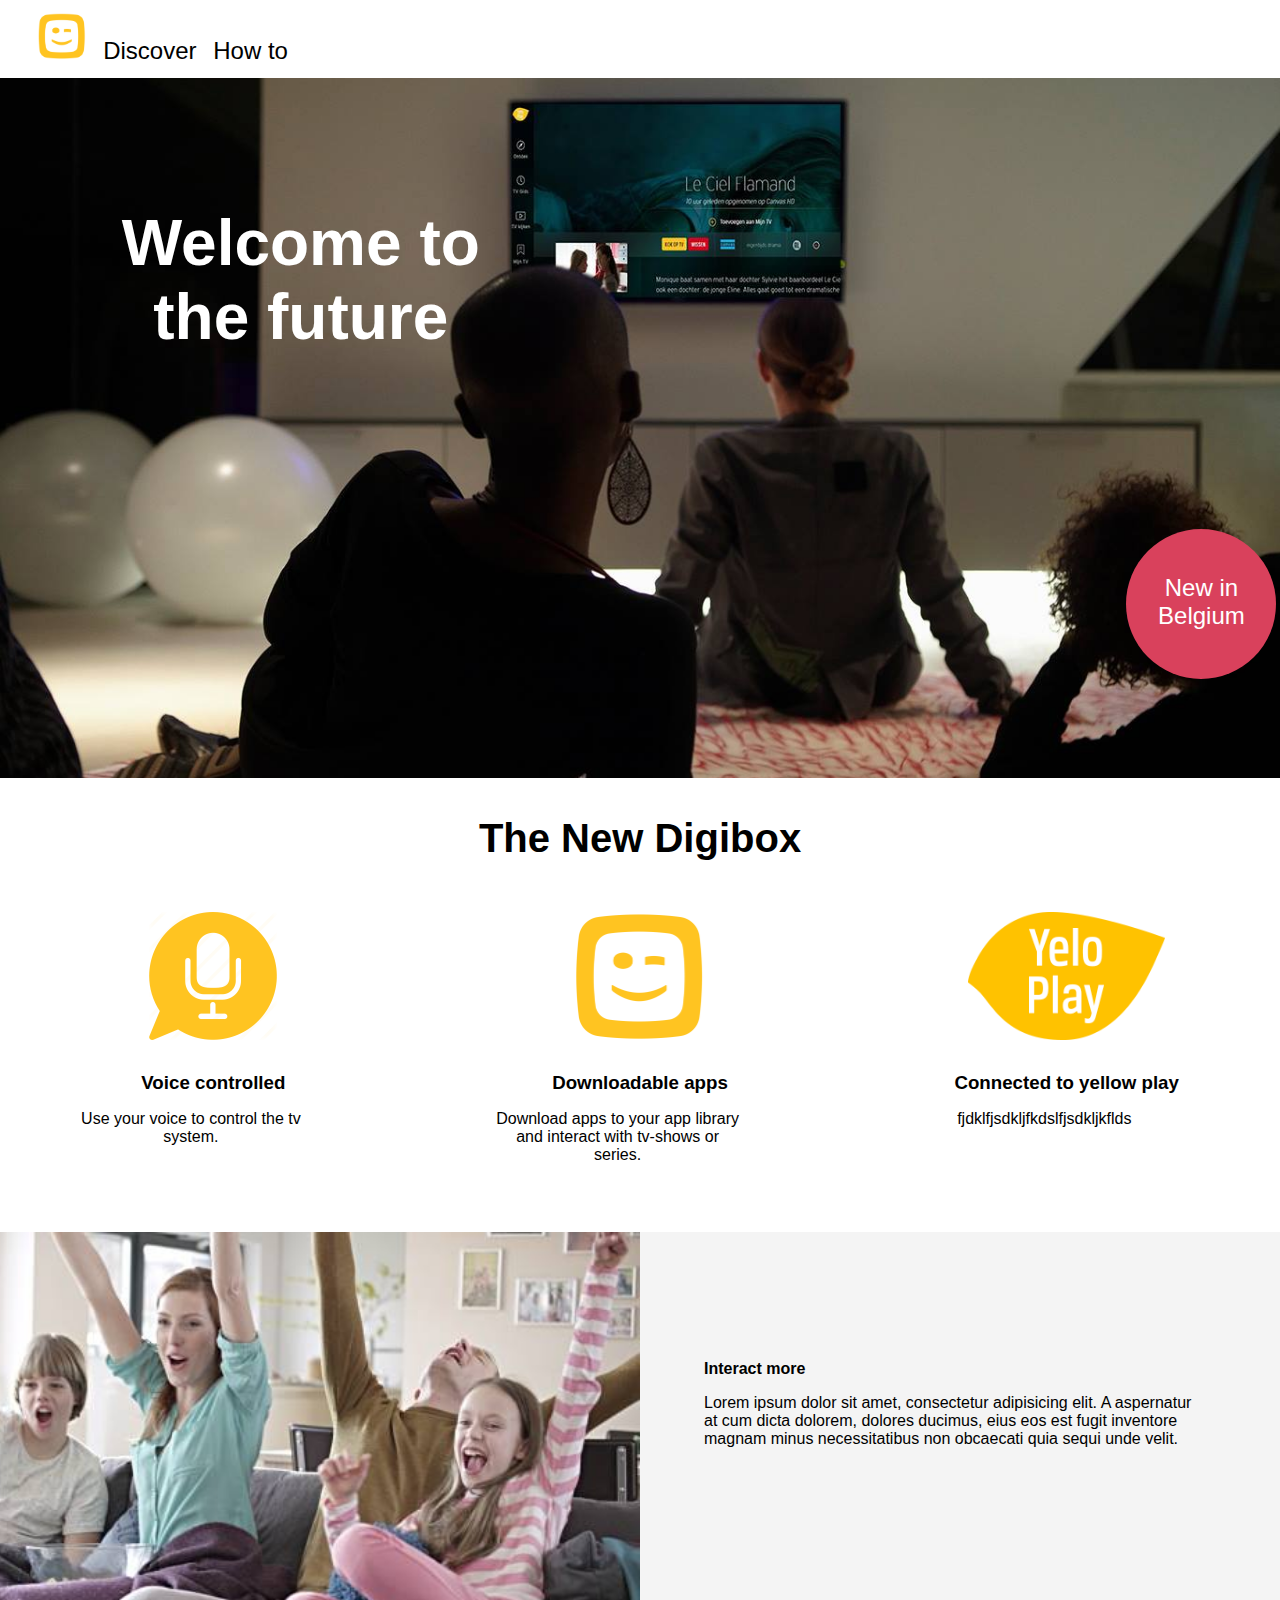
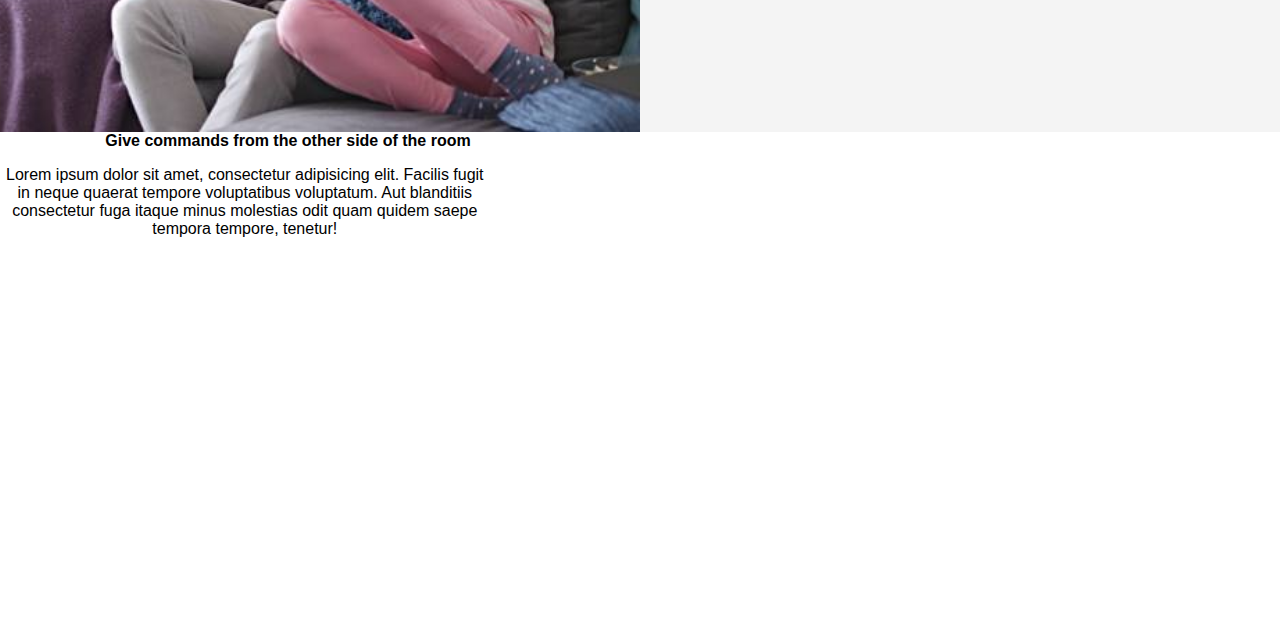
==== index.html @ 15d61970 "html + css (deel)" ====
<!DOCTYPE html>
<html lang="en">
<head>
    <meta charset="UTF-8">
    <title>Telenet </title>
    <link rel="stylesheet" href="assets/css/screen.css">
</head>
<body>
<header>
    <ul>
        <li><img src="assets/images/telenet.png" alt="Telenet"></li>
        <li>Discover</li>
        <li>How to</li>
    </ul>
    <div id="header">
        <div id="title">
            <h1>Welcome to<br>the future</h1>
        </div>
        <div id="circle">
            <p>New in Belgium</p>
        </div>
    </div>
</header>
<main>
    <h2>The New Digibox</h2>
    <div id="flex">
        <article>
            <div>
                <img src="assets/images/voice.png" alt="Voice">
            </div>
            <h3>Voice controlled</h3>
            <p>Use your voice to control the tv system.</p>
        </article>
        <article>
            <div>
                <img src="assets/images/telenet.png" alt="Telenet">
            </div>
            <h3>Downloadable apps</h3>
            <p>Download apps to your app library and interact with tv-shows or series.</p>
        </article>
        <article>
            <div>
                <img src="assets/images/yeloPlay.png" alt="Yelo Play">
            </div>
            <h3>Connected to yellow play</h3>
            <p>fjdklfjsdkljfkdslfjsdkljkflds</p>
        </article>
    </div>
    <section id="interact">
        <!--<editor-fold desc="test">
        <img src="assets/images/interact.jpg" alt="interact">
        </editor-fold>-->
        <div id="image">
        </div>

        <article>
            <h4>Interact more</h4>
            <p>Lorem ipsum dolor sit amet, consectetur adipisicing elit. A aspernatur at cum dicta dolorem, dolores ducimus, eius eos est fugit inventore magnam minus necessitatibus non obcaecati quia sequi unde velit.</p>
        </article>
    </section>
    <section id="commandSection">
        <article>
        <h4>Give commands from the other side of the room</h4>
        <p>Lorem ipsum dolor sit amet, consectetur adipisicing elit. Facilis fugit in neque quaerat tempore voluptatibus voluptatum. Aut blanditiis consectetur fuga itaque minus molestias odit quam quidem saepe tempora tempore, tenetur!</p>
        </article>
        <!-- <img src="assets/images/commands.jpg" alt="commands"> -->
        <div id="command">


        </div>
    </section>
</main>
<script type="text/javascript" src="assets/js/jquery-3.1.1.min.js"></script>
<script type="text/javascript" src="assets/js/script.js"></script>
</body>
</html>
---- assets/css/screen.css ----
body {
    font-family: "Arial", sans-serif;
    margin: 0;
    font-size: 1rem;
}

h1, h2, h3, h4{
    font-family: "Arial Rounded MT Bold", sans-serif;
    margin: 0;
}

ul{
    list-style-type: none;
    padding-left: 2%;
    margin: 1%;
}

li {
    display: inline;
    margin-right: 1%;
    font-size: 1.5rem;
}

li img{
    width: 3rem;
}

#header{
    background-image: url(../images/background.jpg);
    background-size: cover;
    height: 700px;
}

#title{
    padding-top: 10%;
    margin-left: 1%;
    width: 50%;
}

div h1{
    color: white;
    font-size: 4rem;
    text-align: center;
    width: 90%;
}

#circle{
    border-radius: 50%;
    width: 150px;
    height: 150px;
    background-color: #d9415c;
    position: relative;
    left: 88%;
    top: 25%;
}

div div p{
    color: white;
    text-align: center;
    margin: 0;
    padding-top: 30%;
    font-size: 1.5rem;
}

main{
    text-align: center;
}

h2{
    margin-top: 3%;
    margin-bottom: 2%;
    font-size: 2.5rem;
}

#flex{
    display: flex;
    margin-bottom: 4%;
    margin-top: 4%;
}

#flex article{
    flex: 1 23%;
    padding-left: 5%;
    padding-right: 5%;
}

article div{
    height: 10rem;
}

#flex article img{
    height: 80%;
}

article p{
    width: 85%;
}

/* Interact section */
#interact
{
    display: flex;
    background-color: #f4f4f4;
    height: 500px;
}

#image
{
    flex: 1 50%;
    /*float: left;*/
    /*width:45%;*/
    /*height: 500px;*/
    background-image: url("../images/interact.jpg");
    background-position: right;
    background-size:cover;

}

#interact article
{
    flex: 1 45%;
    /*float: left;*/
    padding-top:10%;
    text-align: left;
    margin-left: 5%;
    /*width: 45%;*/
}


/* Command section */


#commandSection article {
    float: left;
    width: 45%;

}



#command{
    float: left;

    height: 500px;
    background-image: url("../images/commands.jpg");
    background-position: right;
    background-size:cover;

}
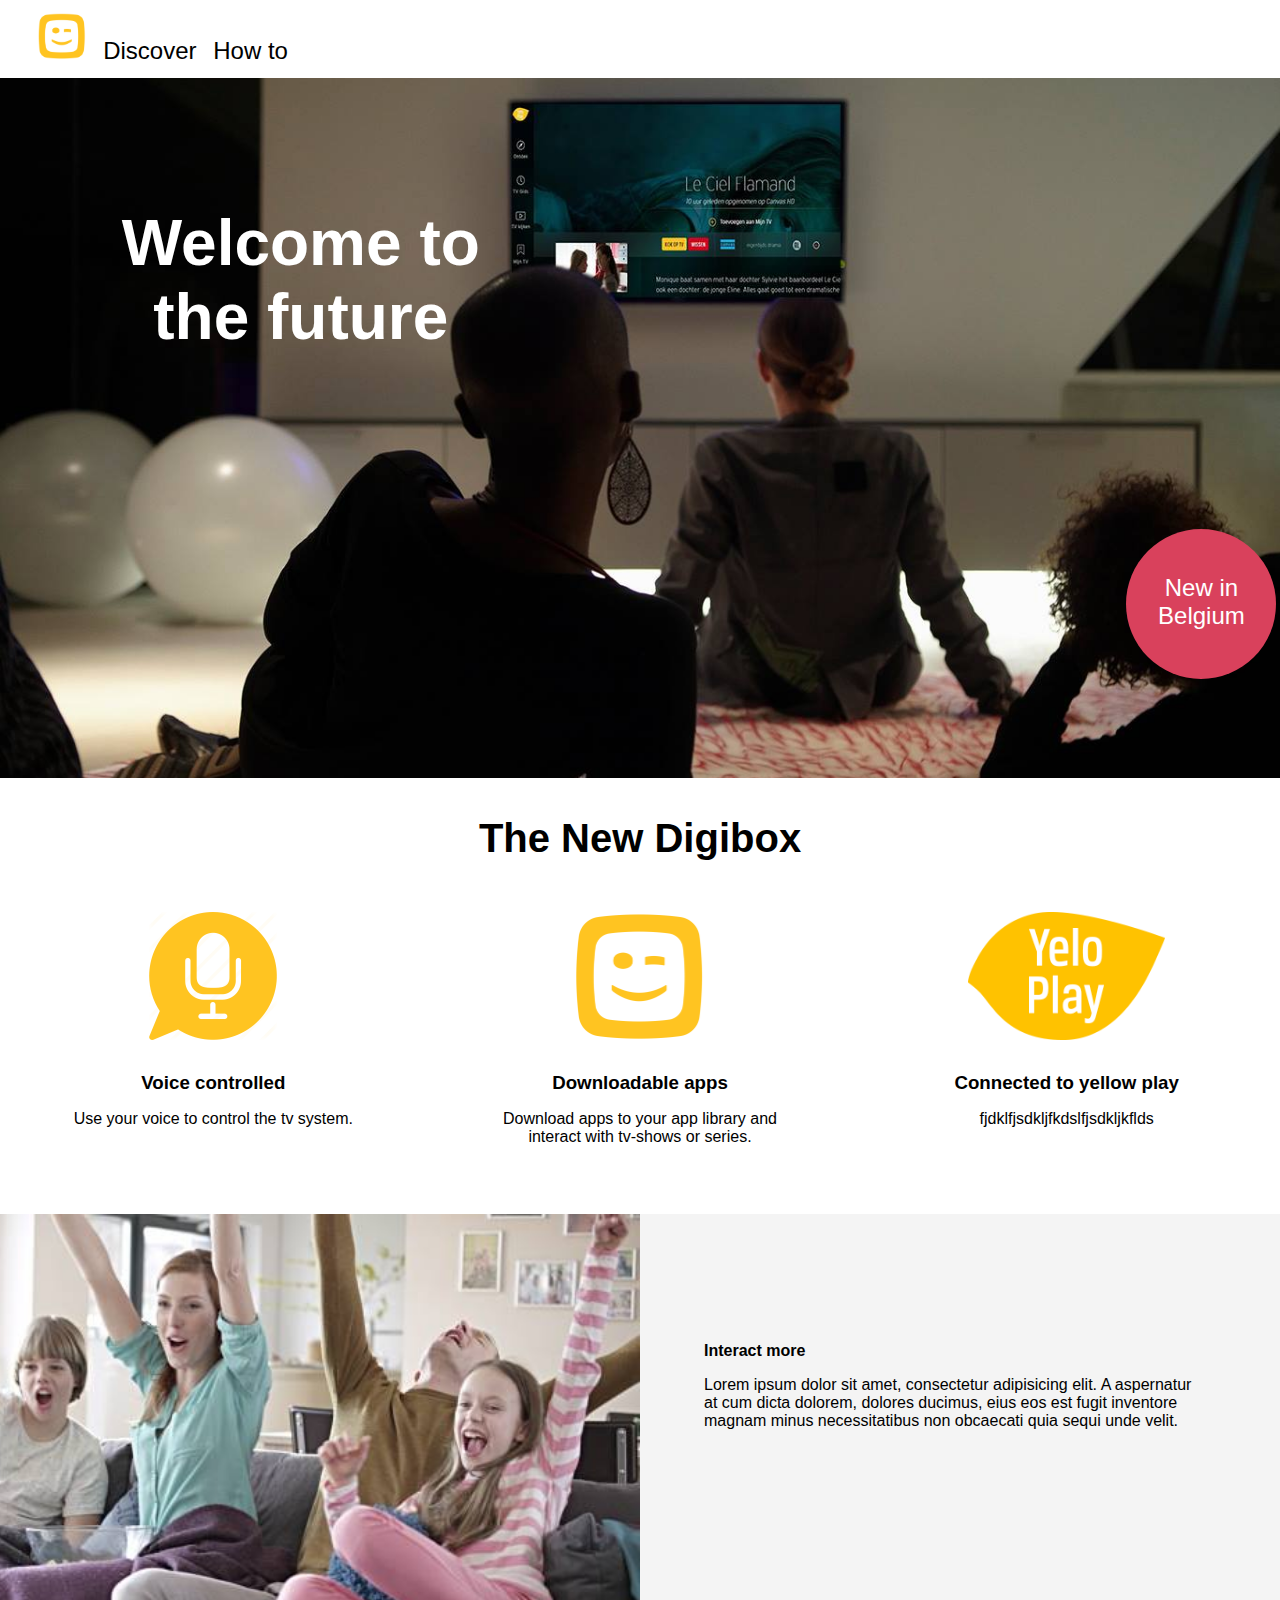
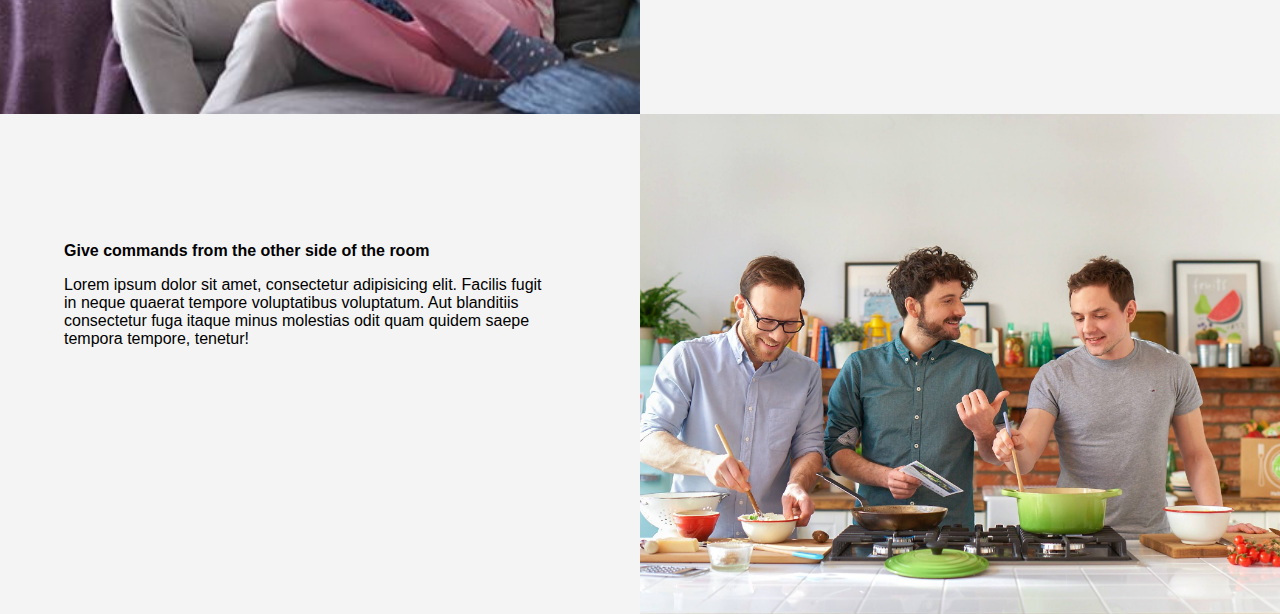
==== commit 0830ed7e: "howto page + more css" ====
--- a/index.html
+++ b/index.html
@@ -2,7 +2,8 @@
 <html lang="en">
 <head>
     <meta charset="UTF-8">
-    <title>Telenet </title>
+    <title>Telenet: Volo </title>
+    <meta name="viewport" content="width=device-width, initial-scale=1.0">
     <link rel="stylesheet" href="assets/css/screen.css">
 </head>
 <body>
--- a/assets/css/screen.css
+++ b/assets/css/screen.css
@@ -79,7 +79,7 @@
 }
 
 #flex article{
-    flex: 1 23%;
+    flex: 1 22%;
     padding-left: 5%;
     padding-right: 5%;
 }
@@ -92,7 +92,7 @@
     height: 80%;
 }
 
-article p{
+section article p{
     width: 85%;
 }
 
@@ -107,9 +107,6 @@
 #image
 {
     flex: 1 50%;
-    /*float: left;*/
-    /*width:45%;*/
-    /*height: 500px;*/
     background-image: url("../images/interact.jpg");
     background-position: right;
     background-size:cover;
@@ -119,32 +116,49 @@
 #interact article
 {
     flex: 1 45%;
-    /*float: left;*/
     padding-top:10%;
     text-align: left;
     margin-left: 5%;
-    /*width: 45%;*/
 }
 
 
 /* Command section */
-
+#commandSection{
+    display: flex;
+    background-color: #f4f4f4;
+}
 
 #commandSection article {
-    float: left;
-    width: 45%;
-
+    flex: 1 45%;
+    padding-top:10%;
+    text-align: left;
+    margin-left: 5%;
 }
 
-
-
 #command{
-    float: left;
+    flex: 1 50%;
 
     height: 500px;
     background-image: url("../images/commands.jpg");
-    background-position: right;
+    background-position: center;
     background-size:cover;
 
 }
 
+@media only screen and (max-width: 600px) {
+    #title{
+
+        width: 100% !important;
+    }
+
+    h1{
+        font-size: 3rem !important;
+        width: 100% !important;
+    }
+
+    section, #flex{
+        display: block !important;
+    }
+
+
+}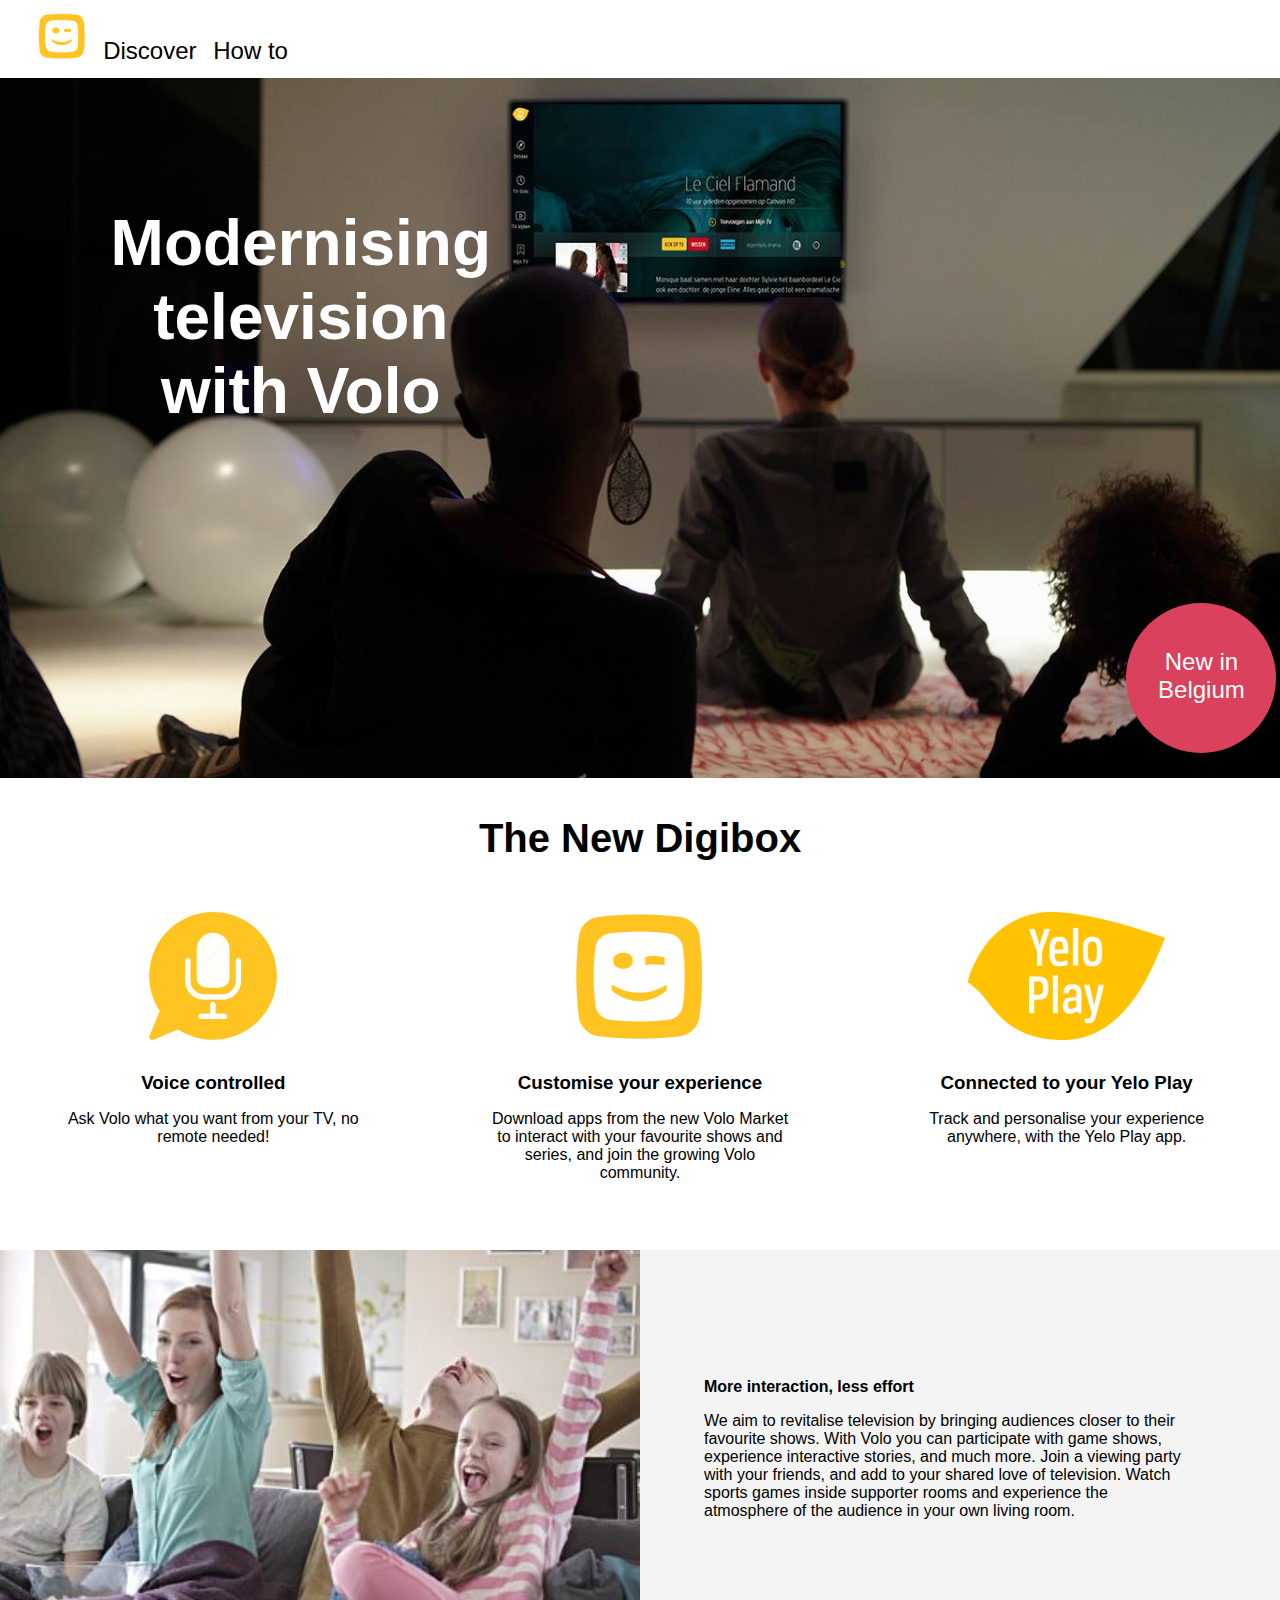
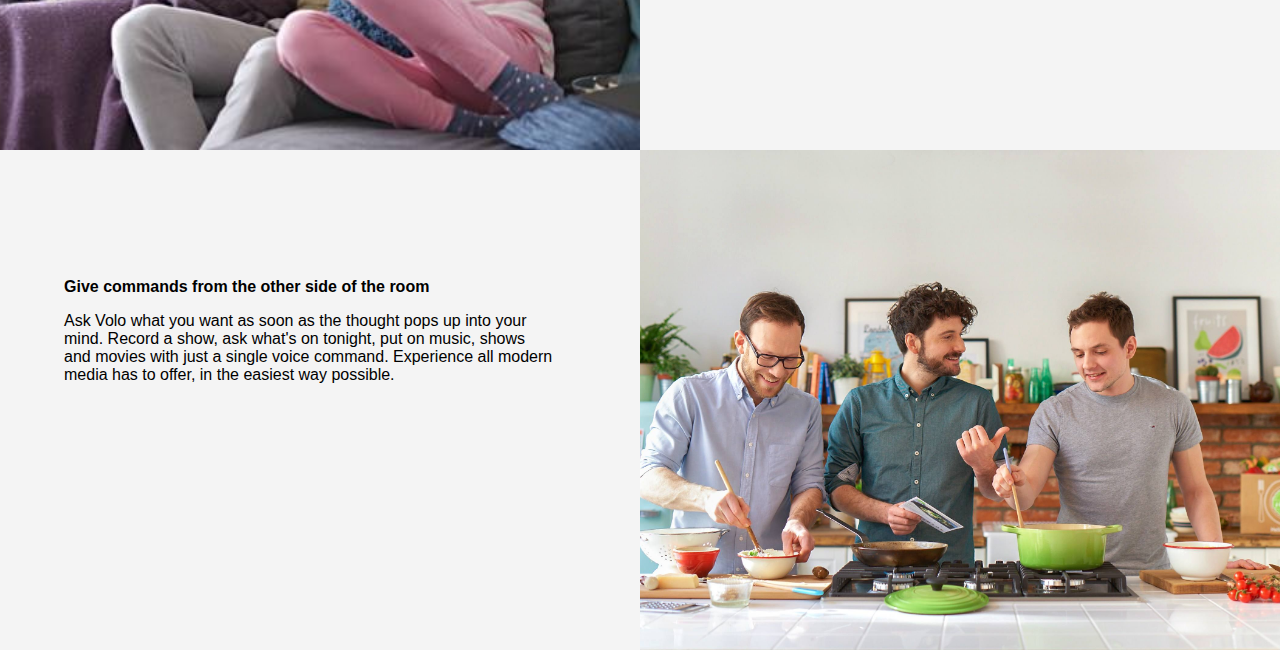
==== commit b40f46d6: "Gezever op homepage" ====
--- a/index.html
+++ b/index.html
@@ -15,7 +15,7 @@
     </ul>
     <div id="header">
         <div id="title">
-            <h1>Welcome to<br>the future</h1>
+            <h1>Modernising television<br>with Volo</h1>
         </div>
         <div id="circle">
             <p>New in Belgium</p>
@@ -30,21 +30,21 @@
                 <img src="assets/images/voice.png" alt="Voice">
             </div>
             <h3>Voice controlled</h3>
-            <p>Use your voice to control the tv system.</p>
+            <p>Ask Volo what you want from your TV, no remote needed!</p>
         </article>
         <article>
             <div>
                 <img src="assets/images/telenet.png" alt="Telenet">
             </div>
-            <h3>Downloadable apps</h3>
-            <p>Download apps to your app library and interact with tv-shows or series.</p>
+            <h3>Customise your experience</h3>
+            <p>Download apps from the new Volo Market to interact with your favourite shows and series, and join the growing Volo community.</p>
         </article>
         <article>
             <div>
                 <img src="assets/images/yeloPlay.png" alt="Yelo Play">
             </div>
-            <h3>Connected to yellow play</h3>
-            <p>fjdklfjsdkljfkdslfjsdkljkflds</p>
+            <h3>Connected to your Yelo Play</h3>
+            <p>Track and personalise your experience anywhere, with the Yelo Play app.</p>
         </article>
     </div>
     <section id="interact">
@@ -55,14 +55,20 @@
         </div>
 
         <article>
-            <h4>Interact more</h4>
-            <p>Lorem ipsum dolor sit amet, consectetur adipisicing elit. A aspernatur at cum dicta dolorem, dolores ducimus, eius eos est fugit inventore magnam minus necessitatibus non obcaecati quia sequi unde velit.</p>
+            <h4>More interaction, less effort</h4>
+            <p>We aim to revitalise television by bringing audiences closer to their favourite shows.
+			With Volo you can participate with game shows, experience interactive stories, and much more.
+			Join a viewing party with your friends, and add to your shared love of television.
+			Watch sports games inside supporter rooms and experience the atmosphere of the audience in your own living room.
+			
+			</p>
         </article>
     </section>
     <section id="commandSection">
         <article>
         <h4>Give commands from the other side of the room</h4>
-        <p>Lorem ipsum dolor sit amet, consectetur adipisicing elit. Facilis fugit in neque quaerat tempore voluptatibus voluptatum. Aut blanditiis consectetur fuga itaque minus molestias odit quam quidem saepe tempora tempore, tenetur!</p>
+        <p>Ask Volo what you want as soon as the thought pops up into your mind. Record a show, ask what's on tonight, put on music, shows and movies
+		with just a single voice command. Experience all modern media has to offer, in the easiest way possible.</p>
         </article>
         <!-- <img src="assets/images/commands.jpg" alt="commands"> -->
         <div id="command">
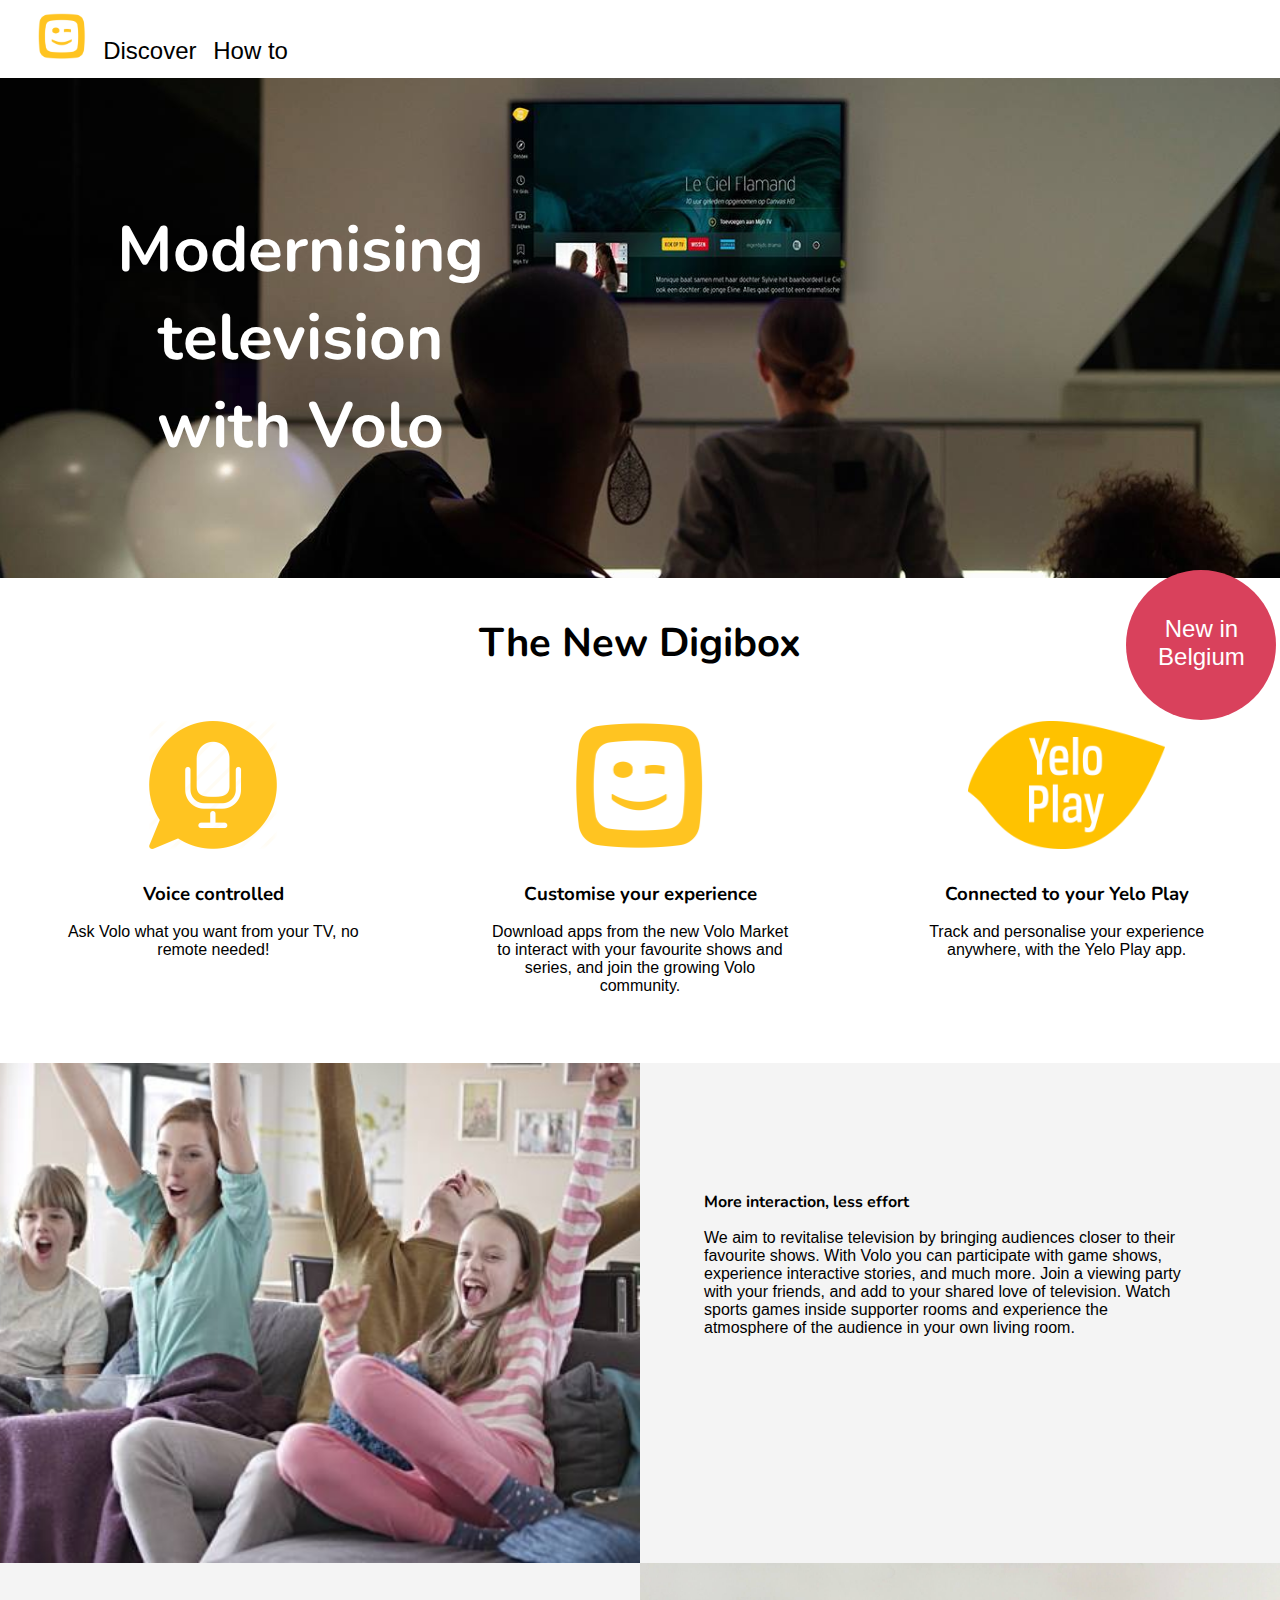
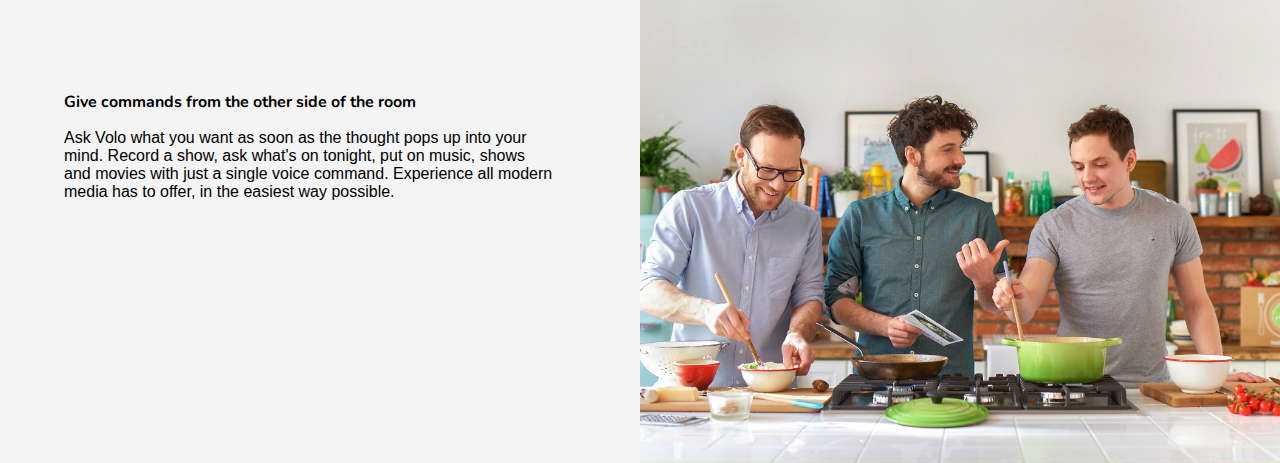
==== commit b69846b3: "favicon" ====
--- a/index.html
+++ b/index.html
@@ -5,6 +5,7 @@
     <title>Telenet: Volo </title>
     <meta name="viewport" content="width=device-width, initial-scale=1.0">
     <link rel="stylesheet" href="assets/css/screen.css">
+    <link rel="icon" href="assets/images/telenet.png" type="image/gif" sizes="16x16">
 </head>
 <body>
 <header>
--- a/assets/css/screen.css
+++ b/assets/css/screen.css
@@ -1,3 +1,5 @@
+@import url('https://fonts.googleapis.com/css?family=Nunito');
+
 body {
     font-family: "Arial", sans-serif;
     margin: 0;
@@ -5,7 +7,7 @@
 }
 
 h1, h2, h3, h4{
-    font-family: "Arial Rounded MT Bold", sans-serif;
+    font-family: "Nunito", sans-serif;
     margin: 0;
 }
 
@@ -28,7 +30,7 @@
 #header{
     background-image: url(../images/background.jpg);
     background-size: cover;
-    height: 700px;
+    height: 500px;
 }
 
 #title{
@@ -51,7 +53,7 @@
     background-color: #d9415c;
     position: relative;
     left: 88%;
-    top: 25%;
+    top: 20%;
 }
 
 div div p{
@@ -96,6 +98,10 @@
     width: 85%;
 }
 
+main section{
+    display: flex;
+}
+
 /* Interact section */
 #interact
 {
@@ -159,6 +165,44 @@
     section, #flex{
         display: block !important;
     }
-
-
+}
+
+/*HOW TO page*/
+
+#headerhowto{
+    background-image: url(../images/popcorn.jpg);
+    background-size: cover;
+    height: 500px;
+    background-position: right;
+}
+
+#headerhowto h1{
+    color: #575756;
+}
+
+#apps{
+    background-color: #f4f4f4;
+}
+
+#voice, #apps, #yeloplay{
+    height: 300px;
+    padding-left: 20%;
+    padding-right: 20%;
+    padding-top: 3%;
+    padding-bottom: 3%;
+}
+
+#voice div, #apps div, #yeloplay div{
+    flex: 1 50%;
+    background-image: none;
+}
+
+#voice div img, #apps div img, #yeloplay div img{
+    height: 80%;
+}
+
+#voice article, #apps article, #yeloplay article{
+    flex: 1 50%;
+    text-align: left;
+    margin-top: 2%;
 }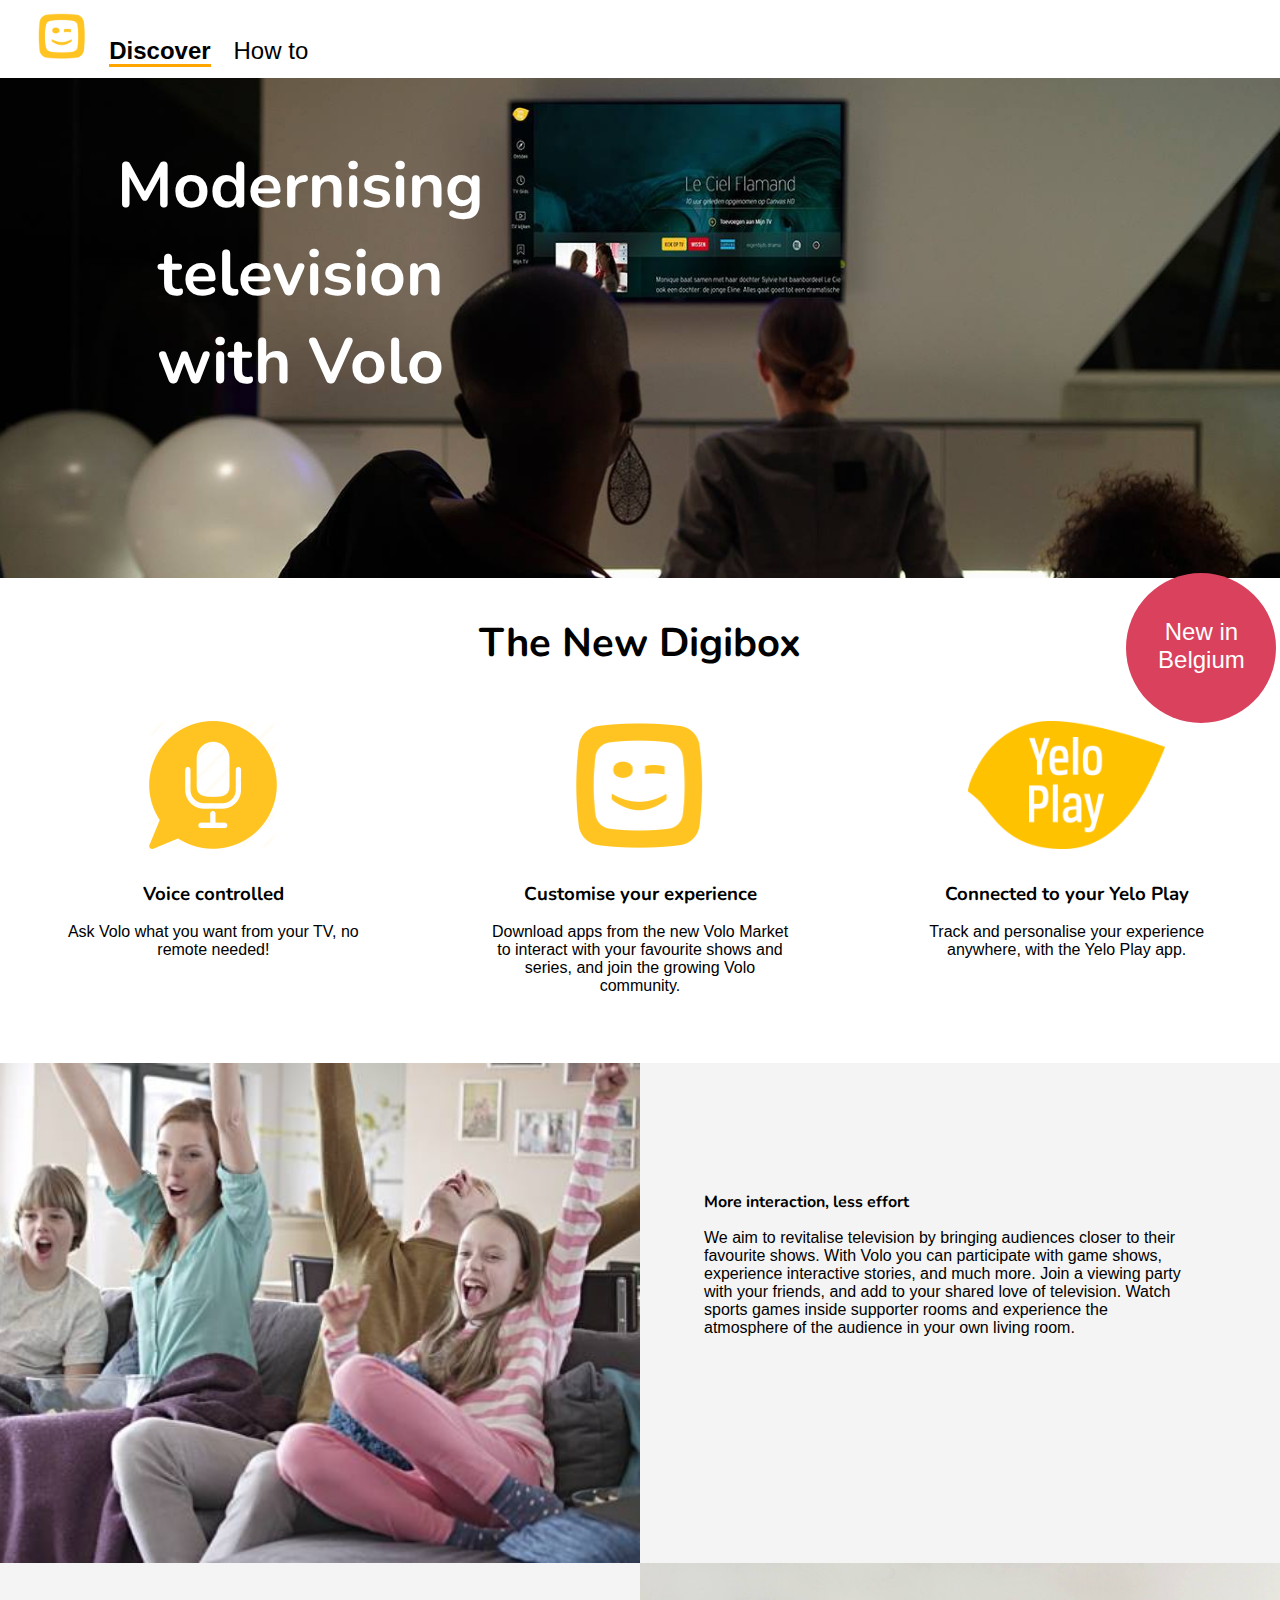
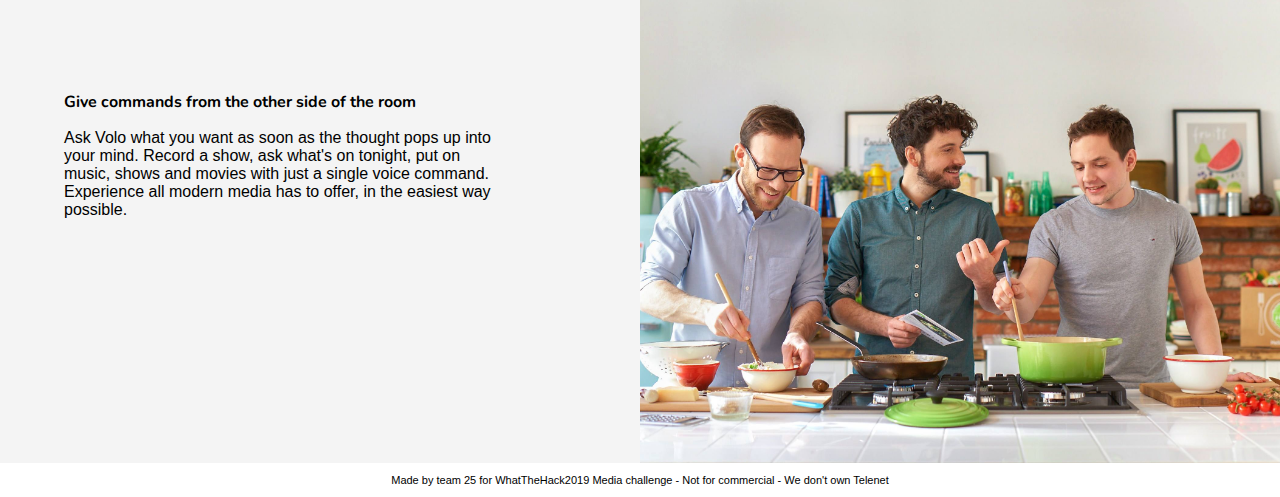
==== commit 0af1b960: "done and responsive" ====
--- a/index.html
+++ b/index.html
@@ -11,8 +11,8 @@
 <header>
     <ul>
         <li><img src="assets/images/telenet.png" alt="Telenet"></li>
-        <li>Discover</li>
-        <li>How to</li>
+        <li><a href="index.html" id="current">Discover</a></li>
+        <li><a href="howto.html">How to</a></li>
     </ul>
     <div id="header">
         <div id="title">
@@ -78,6 +78,9 @@
         </div>
     </section>
 </main>
+<footer>
+    <p>Made by team 25 for WhatTheHack2019 Media challenge - Not for commercial - We don't own Telenet</p>
+</footer>
 <script type="text/javascript" src="assets/js/jquery-3.1.1.min.js"></script>
 <script type="text/javascript" src="assets/js/script.js"></script>
 </body>
--- a/assets/css/screen.css
+++ b/assets/css/screen.css
@@ -17,14 +17,24 @@
     margin: 1%;
 }
 
+#current{
+    font-weight: bold;
+    border-bottom: solid orange;
+}
+
+li img{
+    width: 3rem;
+}
+
 li {
     display: inline;
-    margin-right: 1%;
+    margin-right: 1.5%;
     font-size: 1.5rem;
 }
 
-li img{
-    width: 3rem;
+li a{
+    text-decoration: none;
+    color: #000;
 }
 
 #header{
@@ -34,7 +44,7 @@
 }
 
 #title{
-    padding-top: 10%;
+    padding-top: 5%;
     margin-left: 1%;
     width: 50%;
 }
@@ -53,7 +63,12 @@
     background-color: #d9415c;
     position: relative;
     left: 88%;
-    top: 20%;
+    top: 25%;
+}
+
+#header #circle{
+    left: 88%;
+    top: 33.5%;
 }
 
 div div p{
@@ -135,10 +150,11 @@
 }
 
 #commandSection article {
-    flex: 1 45%;
-    padding-top:10%;
+    flex: 1 40%;
+    padding-top: 10%;
     text-align: left;
     margin-left: 5%;
+    margin-right: 5%;
 }
 
 #command{
@@ -151,6 +167,11 @@
 
 }
 
+footer p{
+    font-size: 11px;
+    text-align: center;
+}
+
 @media only screen and (max-width: 600px) {
     #title{
 
@@ -162,8 +183,47 @@
         width: 100% !important;
     }
 
-    section, #flex{
+    #header #circle{
+        left: 30% !important;
+    }
+
+    #flex{
         display: block !important;
+    }
+
+    main section{
+        flex-direction: column;
+    }
+    section div, section article{
+        flex: 1 100% !important;
+    }
+
+    section article{
+        text-align: center !important;
+        margin-left: 0 !important;
+        margin-bottom: 10%;
+        margin-right: 0 !important;
+    }
+
+    section article p{
+        width: 90%;
+        padding-left: 5%;
+        padding-right: 5%;
+    }
+
+    #commandSection article{
+        order: 1;
+    }
+}
+
+@media only screen and (max-width: 1100px) {
+    ul{
+        margin-bottom: 3%;
+    }
+
+    #circle{
+        left: 79% !important;
+        top: 22% !important;
     }
 }
 
@@ -176,6 +236,11 @@
     background-position: right;
 }
 
+#headerhowto #title{
+    padding-top: 8%;
+    margin-left: 6%;
+}
+
 #headerhowto h1{
     color: #575756;
 }
@@ -188,7 +253,7 @@
     height: 300px;
     padding-left: 20%;
     padding-right: 20%;
-    padding-top: 3%;
+    padding-top: 4%;
     padding-bottom: 3%;
 }
 
@@ -198,11 +263,63 @@
 }
 
 #voice div img, #apps div img, #yeloplay div img{
-    height: 80%;
+    height: 100%;
 }
 
 #voice article, #apps article, #yeloplay article{
     flex: 1 50%;
     text-align: left;
     margin-top: 2%;
+    padding-top:8%;
+}
+
+@media only screen and (max-width: 600px) {
+    #headerhowto{
+        background-position: center;
+    }
+
+    #headerhowto #title{
+        margin: 0;
+    }
+
+    #headerhowto h1{
+        font-size: 3rem !important;
+    }
+
+    header #headerhowto #circle{
+        left: 31% !important;
+        top: 5% !important;
+    }
+
+
+    #voice div img, #apps div img, #yeloplay div img {
+        width: 30%;
+        height: auto;
+    }
+
+    #apps article{
+        order: 1;
+    }
+}
+
+@media only screen and (max-width: 1100px) {
+    #headerhowto h1{
+        color: white !important;
+        text-shadow: 2px 2px 33px #000000 !important;
+    }
+
+    #headerhowto #circle{
+        left: 79% !important;
+        top: -1% !important;
+    }
+
+    #voice, #apps, #yeloplay{
+        padding-left: 2%;
+        padding-right: 2%;
+    }
+
+    #voice article, #apps article, #yeloplay article{
+        margin-top: 2%;
+        margin-left: 10%;
+    }
 }